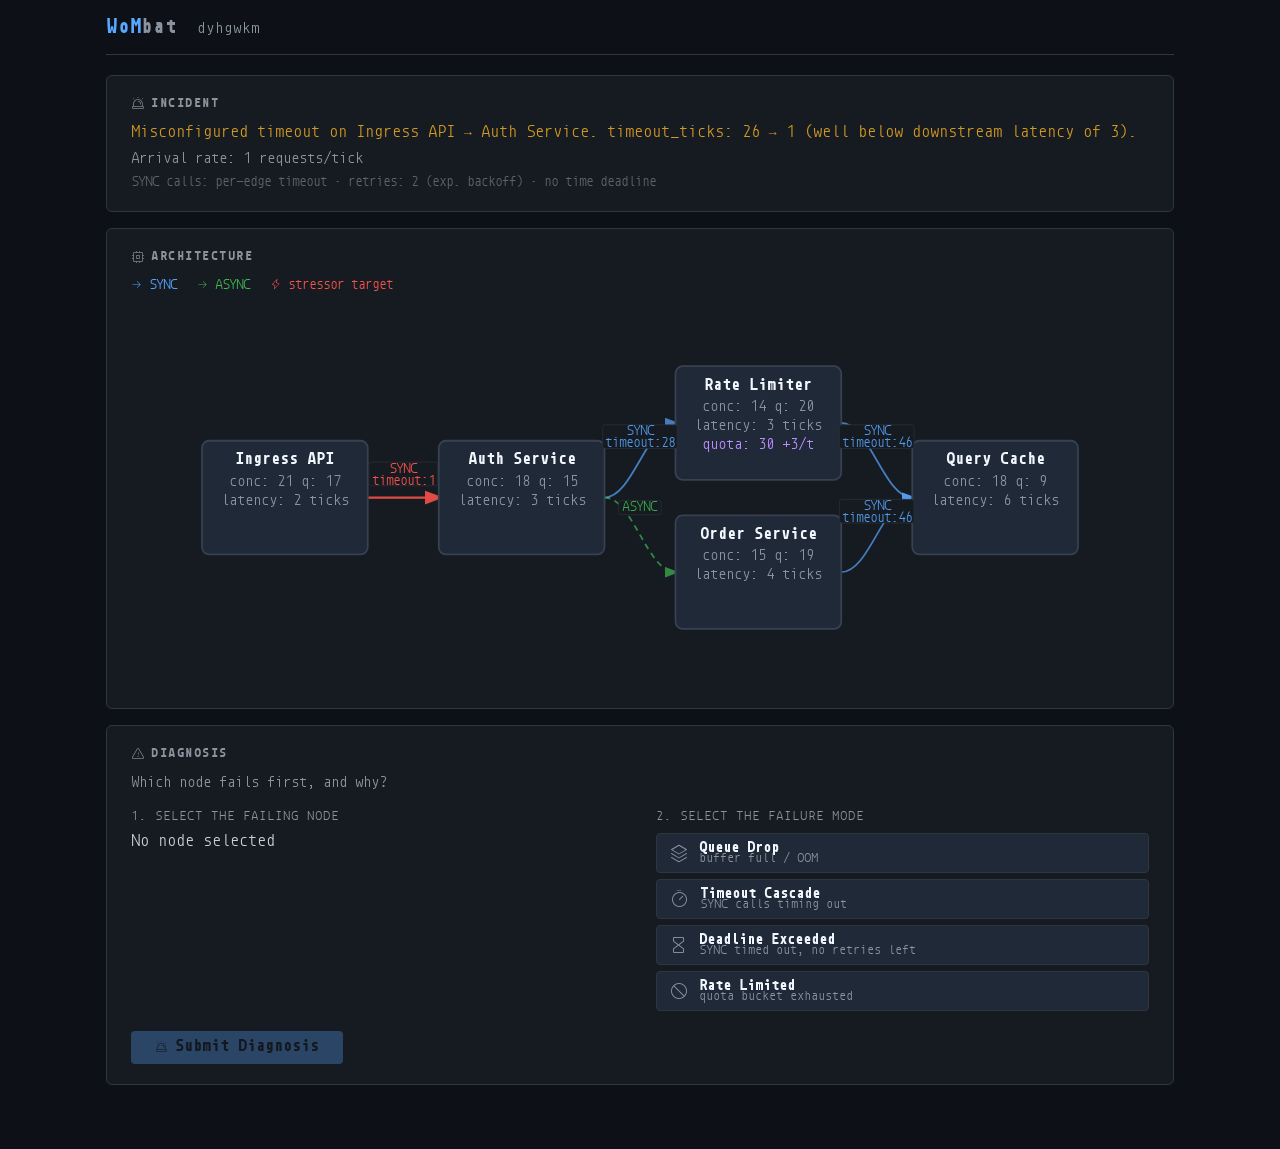
==== index.html @ 9a9364da "Random idea of the day" ====
<!DOCTYPE html>
<html lang="en">
<head>
  <meta charset="UTF-8" />
  <meta name="viewport" content="width=device-width, initial-scale=1" />
  <meta name="theme-color" content="#0d1117" />
  <title>WoMbat</title>
  <link rel="icon" href="favicon.ico" sizes="any" />
  <link rel="icon" type="image/png" href="icon.png" />
  <link rel="apple-touch-icon" href="icon.png" />
  <link rel="stylesheet" href="style.css" />
  <link rel="manifest" href="manifest.json" />
  <style>
    /* ── Monoid ─────────────────────────────────────────────────────────────── */
    @font-face {
      font-family: "Monoid";
      src: url("fonts/monoid-regular.woff2") format("woff2");
      font-weight: normal;
      font-style: normal;
    }
    @font-face {
      font-family: "Monoid";
      src: url("fonts/monoid-bold.woff2") format("woff2");
      font-weight: bold;
      font-style: normal;
    }
    @font-face {
      font-family: "Monoid";
      src: url("fonts/monoid-italic.woff2") format("woff2");
      font-weight: normal;
      font-style: italic;
    }

    /* ── Phosphor Light ─────────────────────────────────────────────────────── */
    @font-face {
      font-family: "Phosphor-Light";
      src: url("fonts/phosphor/Phosphor-Light.woff2") format("woff2");
      font-weight: normal;
      font-style: normal;
      font-display: block;
    }
    .ph-light {
      font-family: "Phosphor-Light" !important;
      speak: never;
      font-style: normal;
      font-weight: normal;
      font-variant: normal;
      text-transform: none;
      line-height: 1;
      -webkit-font-smoothing: antialiased;
      -moz-osx-font-smoothing: grayscale;
    }
    .ph-light.ph-arrow-right:before   { content: "\e06c"; }
    .ph-light.ph-chart-bar:before     { content: "\e150"; }
    .ph-light.ph-check-circle:before  { content: "\e184"; }
    .ph-light.ph-clock:before         { content: "\e19a"; }
    .ph-light.ph-cpu:before           { content: "\e610"; }
    .ph-light.ph-hourglass:before     { content: "\e2b2"; }
    .ph-light.ph-lightning:before     { content: "\e2de"; }
    .ph-light.ph-prohibit:before      { content: "\e3de"; }
    .ph-light.ph-shuffle:before       { content: "\e422"; }
    .ph-light.ph-siren:before         { content: "\e9b8"; }
    .ph-light.ph-stack:before         { content: "\e466"; }
    .ph-light.ph-timer:before         { content: "\e492"; }
    .ph-light.ph-warning:before       { content: "\e4e0"; }
    .ph-light.ph-x-circle:before      { content: "\e4f8"; }
  </style>
</head>
<body>

<div id="app">

  <header>
    <div class="header-inner">
      <h1><span class="brand-wom">WoM</span><span class="brand-bat">bat</span></h1>
      <a id="seed-display" class="seed-display"></a>
    </div>
  </header>

  <main>

    <!-- ── Incident panel ── -->
    <section class="panel" id="incident-panel">
      <h2 class="panel-title"><i class="ph-light ph-siren"></i> INCIDENT</h2>
      <p id="stressor-desc" class="stressor-text"></p>
      <p id="arrival-rate"  class="arrival-rate"></p>
      <p id="system-policy" class="system-policy"></p>
    </section>

    <!-- ── Graph panel ── -->
    <section class="panel" id="graph-panel">
      <h2 class="panel-title"><i class="ph-light ph-cpu"></i> ARCHITECTURE</h2>
      <div class="legend">
        <span class="legend-sync"><i class="ph-light ph-arrow-right"></i> SYNC</span>
        <span class="legend-async"><i class="ph-light ph-arrow-right"></i> ASYNC</span>
        <span class="legend-stress"><i class="ph-light ph-lightning"></i> stressor target</span>
      </div>
      <div id="graph-container"></div>
    </section>

    <!-- ── Quiz panel ── -->
    <section class="panel" id="quiz-panel">
      <h2 class="panel-title"><i class="ph-light ph-warning"></i> DIAGNOSIS</h2>
      <p class="quiz-prompt">Which node fails first, and why?</p>

      <div class="quiz-row">
        <div class="quiz-col">
          <label class="quiz-label">1. Select the failing node</label>
          <div id="selected-node-display" class="selected-node">— click a node —</div>
        </div>

        <div class="quiz-col">
          <label class="quiz-label">2. Select the failure mode</label>
          <div class="failure-btns">
            <button class="failure-btn" data-type="QUEUE_DROP">
              <i class="ph-light ph-stack btn-icon"></i>
              <span class="btn-text">
                <span class="btn-title">Queue Drop</span>
                <span class="btn-sub">buffer full / OOM</span>
              </span>
            </button>
            <button class="failure-btn" data-type="TIMEOUT_CASCADE">
              <i class="ph-light ph-timer btn-icon"></i>
              <span class="btn-text">
                <span class="btn-title">Timeout Cascade</span>
                <span class="btn-sub">SYNC calls timing out</span>
              </span>
            </button>
            <button class="failure-btn" data-type="DEADLINE_EXCEEDED">
              <i class="ph-light ph-hourglass btn-icon"></i>
              <span class="btn-text">
                <span class="btn-title">Deadline Exceeded</span>
                <span class="btn-sub">SYNC timed out, no retries left</span>
              </span>
            </button>
            <button class="failure-btn" data-type="RATE_LIMIT_DROP">
              <i class="ph-light ph-prohibit btn-icon"></i>
              <span class="btn-text">
                <span class="btn-title">Rate Limited</span>
                <span class="btn-sub">quota bucket exhausted</span>
              </span>
            </button>
          </div>
        </div>
      </div>

      <button id="submit-btn" class="submit-btn" disabled>
        <i class="ph-light ph-siren"></i> Submit Diagnosis
      </button>
    </section>

    <!-- ── Result panel ── -->
    <section class="panel" id="result-panel" hidden>
      <h2 class="panel-title"><i class="ph-light ph-chart-bar"></i> RESULT</h2>
      <p id="result-verdict" class="verdict"></p>
      <p id="result-explanation" class="explanation"></p>
      <pre id="result-peaks" class="peaks" hidden></pre>
      <button id="next-btn" class="next-btn">
        <i class="ph-light ph-shuffle"></i> Next Scenario
      </button>
    </section>

  </main>

</div>

<script src="js/simulator.js"></script>
<script src="js/generator.js"></script>
<script src="js/graph.js"></script>
<script src="js/main.js"></script>
</body>
</html>
---- style.css ----
/* ─── Variables ─────────────────────────────────────────────────────────────── */
:root {
  --bg:           #0d1117;
  --bg2:          #161b22;
  --bg3:          #1f2937;
  --border:       #30363d;
  --text:         #c9d1d9;
  --text-dim:     #8b949e;
  --text-bright:  #f0f6fc;
  --accent:       #58a6ff;
  --green:        #3fb950;
  --red:          #f85149;
  --orange:       #d29922;
  --purple:       #bc8cff;

  --sync-color:   #58a6ff;
  --async-color:  #3fb950;
  --stress-color: #f85149;
  --node-color:   #1f2937;
  --node-border:  #374151;
}

/* ─── Reset ─────────────────────────────────────────────────────────────────── */
*, *::before, *::after { box-sizing: border-box; margin: 0; padding: 0; }

body {
  background: var(--bg);
  color: var(--text);
  font-family: 'Monoid', 'JetBrains Mono', 'Fira Code', monospace;
  font-size: 13px;
  line-height: 1.6;
  min-height: 100vh;
}

/* ─── Layout ────────────────────────────────────────────────────────────────── */
#app {
  max-width: 1100px;
  margin: 0 auto;
  padding: 0 16px 48px;
}

header {
  border-bottom: 1px solid var(--border);
  padding: 16px 0 12px;
  margin-bottom: 20px;
}
.header-inner {
  display: flex;
  align-items: baseline;
  gap: 20px;
}
h1 {
  font-size: 16px;
  font-weight: 700;
  letter-spacing: 0.05em;
}
.brand-wom { color: var(--accent); }
.brand-bat { color: var(--text-dim); }
.seed-display {
  font-size: 12px;
  color: var(--text-dim);
  letter-spacing: 0.08em;
  cursor: default;
  user-select: all;
  text-decoration: none;
}
.seed-display:hover { color: var(--text); }

/* ─── Panels ────────────────────────────────────────────────────────────────── */
.panel {
  background: var(--bg2);
  border: 1px solid var(--border);
  border-radius: 6px;
  padding: 20px 24px;
  margin-bottom: 16px;
}
.panel-title {
  display: flex;
  align-items: center;
  gap: 6px;
  font-size: 10px;
  font-weight: 700;
  letter-spacing: 0.15em;
  color: var(--text-dim);
  margin-bottom: 12px;
  text-transform: uppercase;
}
.panel-title .ph-light {
  font-size: 14px;
  letter-spacing: 0;
}

/* ─── Incident panel ────────────────────────────────────────────────────────── */
.stressor-text {
  color: var(--orange);
  font-size: 13px;
  margin-bottom: 6px;
}
.arrival-rate {
  color: var(--text-dim);
  font-size: 12px;
}
.system-policy {
  color: var(--text-dim);
  font-size: 11px;
  opacity: 0.6;
  margin-top: 4px;
}

/* ─── Graph panel ───────────────────────────────────────────────────────────── */
.legend {
  display: flex;
  gap: 20px;
  font-size: 11px;
  color: var(--text-dim);
  margin-bottom: 12px;
}
.legend-sync   { color: var(--sync-color); }
.legend-async  { color: var(--async-color); }
.legend-stress { color: var(--stress-color); }

#graph-container {
  overflow-x: auto;
}
.graph-svg {
  display: block;
  max-width: 100%;
}

/* ─── SVG Node styles ───────────────────────────────────────────────────────── */
.node-rect {
  fill:   var(--node-color);
  stroke: var(--node-border);
  stroke-width: 1.5;
  transition: stroke 0.15s, stroke-width 0.15s;
}
.node:hover .node-rect {
  stroke: var(--accent);
  stroke-width: 2;
}
.node--stressed .node-rect {
  stroke: var(--stress-color);
  stroke-width: 2;
}
.node--selected .node-rect {
  stroke: var(--accent);
  stroke-width: 2.5;
  filter: drop-shadow(0 0 6px rgba(88,166,255,0.4));
}
.node--correct .node-rect {
  stroke: var(--green);
  stroke-width: 2.5;
  filter: drop-shadow(0 0 8px rgba(63,185,80,0.5));
}
.node--wrong .node-rect {
  stroke: var(--red);
  stroke-width: 2.5;
  opacity: 0.6;
}

.node-name {
  fill: var(--text-bright);
  font-size: 11px;
  font-weight: 700;
  font-family: inherit;
}
.node-stat {
  fill: var(--text-dim);
  font-size: 10px;
  font-family: inherit;
}
.node-quota {
  fill: var(--purple);
  font-size: 10px;
  font-family: inherit;
}
.node-stress-label {
  fill: var(--stress-color);
  font-size: 9px;
  font-weight: 700;
  font-family: inherit;
}

/* ─── SVG Edge styles ───────────────────────────────────────────────────────── */
.edge--sync {
  stroke: var(--sync-color);
  stroke-width: 1.5;
  opacity: 0.7;
}
.edge--async {
  stroke: var(--async-color);
  stroke-width: 1.5;
  stroke-dasharray: 5 4;
  opacity: 0.7;
}
.edge--stress {
  stroke: var(--stress-color);
  stroke-width: 2;
  opacity: 0.9;
}

.edge-label-bg {
  fill: var(--bg2);
  stroke: var(--border);
  stroke-width: 0.5;
}

.edge-label {
  font-size: 9px;
  font-family: inherit;
  fill: var(--text-dim);
}
.edge-label--sync   { fill: var(--sync-color);   opacity: 0.9; }
.edge-label--async  { fill: var(--async-color);  opacity: 0.9; }
.edge-label--stress { fill: var(--stress-color); opacity: 1;   }

/* ─── Quiz panel ────────────────────────────────────────────────────────────── */
.quiz-prompt {
  color: var(--text-dim);
  font-size: 12px;
  margin-bottom: 16px;
}
.quiz-row {
  display: flex;
  gap: 32px;
  flex-wrap: wrap;
  margin-bottom: 20px;
}
.quiz-col {
  flex: 1;
  min-width: 200px;
}
.quiz-label {
  display: block;
  font-size: 10px;
  color: var(--text-dim);
  letter-spacing: 0.1em;
  text-transform: uppercase;
  margin-bottom: 8px;
}

.selected-node {
  padding: 10px 14px;
  border: 1px solid var(--border);
  border-radius: 4px;
  color: var(--text-dim);
  min-height: 38px;
  background: var(--bg3);
  font-size: 12px;
}
.selected-node.has-selection {
  color: var(--accent);
  border-color: var(--accent);
}

.failure-btns {
  display: flex;
  flex-direction: column;
  gap: 6px;
}
.failure-btn {
  display: flex;
  flex-direction: row;
  align-items: center;
  gap: 10px;
  background: var(--bg3);
  border: 1px solid var(--border);
  border-radius: 4px;
  padding: 8px 12px;
  cursor: pointer;
  color: var(--text);
  font-family: inherit;
  text-align: left;
  transition: border-color 0.15s, background 0.15s;
}
.failure-btn:hover {
  border-color: var(--accent);
  background: #1a2233;
}
.failure-btn.active {
  border-color: var(--accent);
  background: #162032;
}
.btn-icon {
  font-size: 20px;
  color: var(--text-dim);
  flex-shrink: 0;
  transition: color 0.15s;
}
.failure-btn.active .btn-icon { color: var(--accent); }
.btn-text {
  display: flex;
  flex-direction: column;
}
.btn-title {
  font-size: 12px;
  font-weight: 700;
  color: var(--text-bright);
}
.failure-btn.active .btn-title { color: var(--accent); }
.btn-sub {
  font-size: 10px;
  color: var(--text-dim);
}

.submit-btn {
  display: inline-flex;
  align-items: center;
  gap: 7px;
  background: var(--accent);
  color: #0d1117;
  border: none;
  border-radius: 4px;
  padding: 10px 24px;
  font-family: inherit;
  font-size: 13px;
  font-weight: 700;
  cursor: pointer;
  transition: opacity 0.15s;
}
.submit-btn:disabled {
  opacity: 0.3;
  cursor: not-allowed;
}
.submit-btn:not(:disabled):hover { opacity: 0.85; }

/* ─── Result panel ──────────────────────────────────────────────────────────── */
.verdict {
  display: flex;
  align-items: center;
  gap: 8px;
  font-size: 14px;
  font-weight: 700;
  margin-bottom: 12px;
}
.verdict .ph-light {
  font-size: 20px;
  flex-shrink: 0;
}
.verdict--correct { color: var(--green); }
.verdict--partial { color: var(--orange); }
.verdict--wrong   { color: var(--red); }
.verdict--stable  { color: var(--text-dim); }

.explanation {
  color: var(--text-dim);
  font-size: 12px;
  margin-bottom: 16px;
  line-height: 1.7;
  max-width: 72ch;
}

.peaks {
  background: var(--bg);
  border: 1px solid var(--border);
  border-radius: 4px;
  padding: 12px 16px;
  font-size: 11px;
  color: var(--text-dim);
  margin-bottom: 16px;
  overflow-x: auto;
  white-space: pre;
}

.next-btn {
  display: inline-flex;
  align-items: center;
  gap: 7px;
  background: transparent;
  border: 1px solid var(--border);
  border-radius: 4px;
  padding: 8px 20px;
  color: var(--text);
  font-family: inherit;
  font-size: 12px;
  cursor: pointer;
  transition: border-color 0.15s, color 0.15s;
}
.next-btn:hover {
  border-color: var(--accent);
  color: var(--accent);
}

/* ─── Responsive ────────────────────────────────────────────────────────────── */
@media (max-width: 640px) {
  .quiz-row { flex-direction: column; }
  .panel    { padding: 14px 16px; }
}
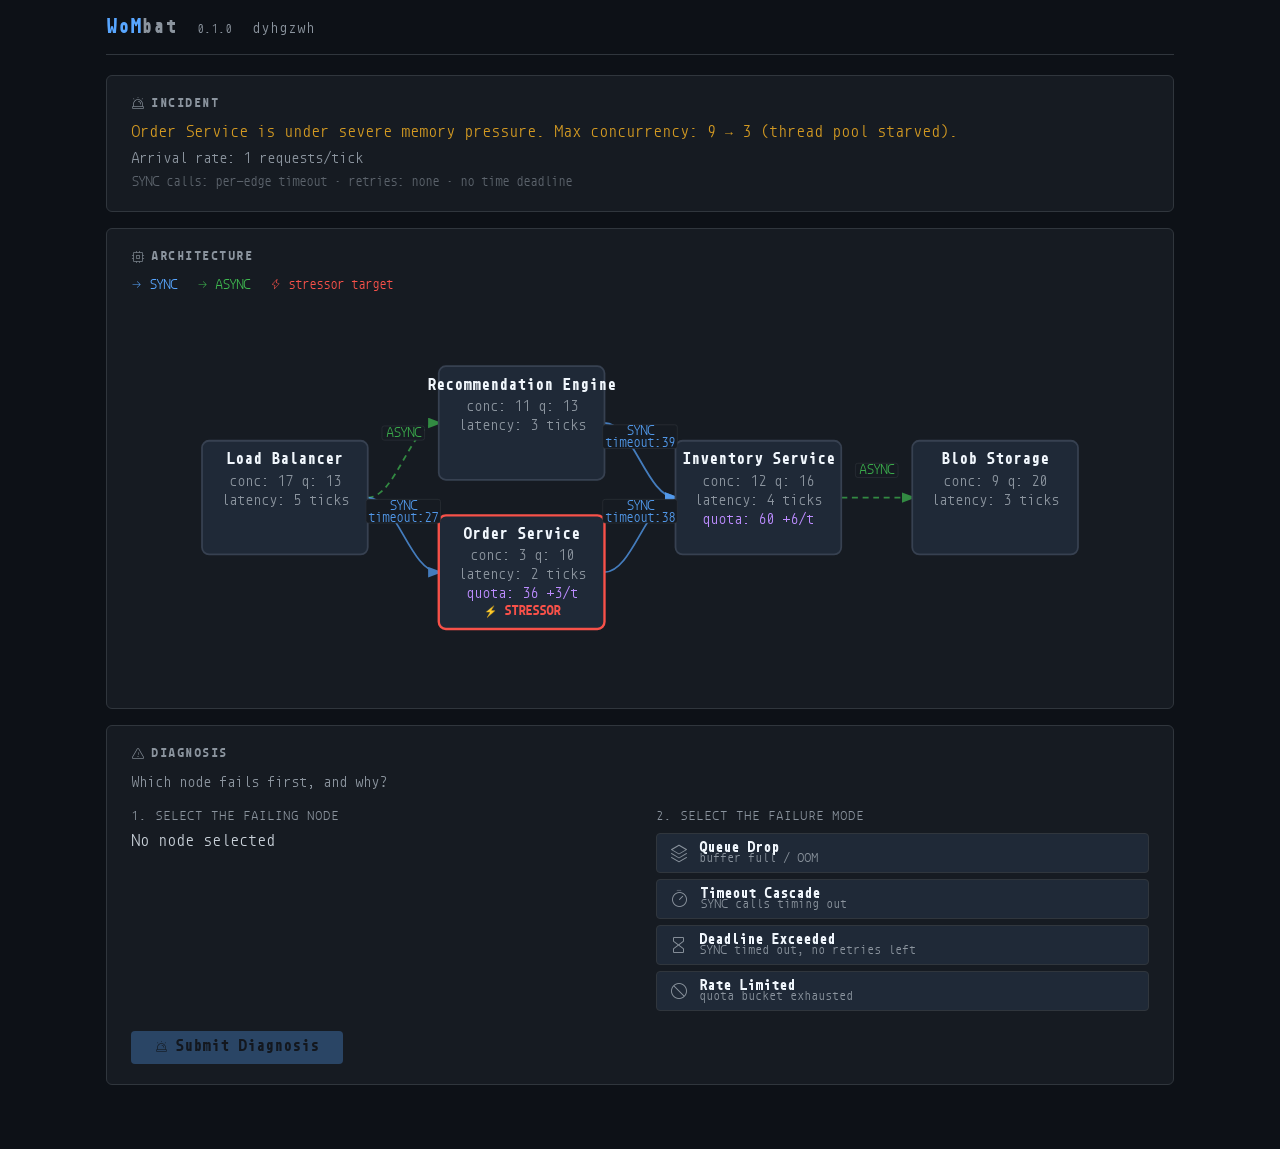
==== commit d9a5795c: "Random idea of the day" ====
--- a/index.html
+++ b/index.html
@@ -1,172 +1,214 @@
-<!DOCTYPE html>
+<!doctype html>
 <html lang="en">
-<head>
-  <meta charset="UTF-8" />
-  <meta name="viewport" content="width=device-width, initial-scale=1" />
-  <meta name="theme-color" content="#0d1117" />
-  <title>WoMbat</title>
-  <link rel="icon" href="favicon.ico" sizes="any" />
-  <link rel="icon" type="image/png" href="icon.png" />
-  <link rel="apple-touch-icon" href="icon.png" />
-  <link rel="stylesheet" href="style.css" />
-  <link rel="manifest" href="manifest.json" />
-  <style>
-    /* ── Monoid ─────────────────────────────────────────────────────────────── */
-    @font-face {
-      font-family: "Monoid";
-      src: url("fonts/monoid-regular.woff2") format("woff2");
-      font-weight: normal;
-      font-style: normal;
-    }
-    @font-face {
-      font-family: "Monoid";
-      src: url("fonts/monoid-bold.woff2") format("woff2");
-      font-weight: bold;
-      font-style: normal;
-    }
-    @font-face {
-      font-family: "Monoid";
-      src: url("fonts/monoid-italic.woff2") format("woff2");
-      font-weight: normal;
-      font-style: italic;
-    }
-
-    /* ── Phosphor Light ─────────────────────────────────────────────────────── */
-    @font-face {
-      font-family: "Phosphor-Light";
-      src: url("fonts/phosphor/Phosphor-Light.woff2") format("woff2");
-      font-weight: normal;
-      font-style: normal;
-      font-display: block;
-    }
-    .ph-light {
-      font-family: "Phosphor-Light" !important;
-      speak: never;
-      font-style: normal;
-      font-weight: normal;
-      font-variant: normal;
-      text-transform: none;
-      line-height: 1;
-      -webkit-font-smoothing: antialiased;
-      -moz-osx-font-smoothing: grayscale;
-    }
-    .ph-light.ph-arrow-right:before   { content: "\e06c"; }
-    .ph-light.ph-chart-bar:before     { content: "\e150"; }
-    .ph-light.ph-check-circle:before  { content: "\e184"; }
-    .ph-light.ph-clock:before         { content: "\e19a"; }
-    .ph-light.ph-cpu:before           { content: "\e610"; }
-    .ph-light.ph-hourglass:before     { content: "\e2b2"; }
-    .ph-light.ph-lightning:before     { content: "\e2de"; }
-    .ph-light.ph-prohibit:before      { content: "\e3de"; }
-    .ph-light.ph-shuffle:before       { content: "\e422"; }
-    .ph-light.ph-siren:before         { content: "\e9b8"; }
-    .ph-light.ph-stack:before         { content: "\e466"; }
-    .ph-light.ph-timer:before         { content: "\e492"; }
-    .ph-light.ph-warning:before       { content: "\e4e0"; }
-    .ph-light.ph-x-circle:before      { content: "\e4f8"; }
-  </style>
-</head>
-<body>
-
-<div id="app">
-
-  <header>
-    <div class="header-inner">
-      <h1><span class="brand-wom">WoM</span><span class="brand-bat">bat</span></h1>
-      <a id="seed-display" class="seed-display"></a>
+  <head>
+    <meta charset="UTF-8" />
+    <meta name="viewport" content="width=device-width, initial-scale=1" />
+    <meta name="theme-color" content="#0d1117" />
+    <title>WoMbat</title>
+    <link rel="icon" href="favicon.ico" sizes="any" />
+    <link rel="icon" type="image/png" href="icon.png" />
+    <link rel="apple-touch-icon" href="icon.png" />
+    <link rel="stylesheet" href="style.css" />
+    <link rel="manifest" href="manifest.json" />
+    <style>
+      /* ── Monoid ─────────────────────────────────────────────────────────────── */
+      @font-face {
+        font-family: "Monoid";
+        src: url("fonts/monoid-regular.woff2") format("woff2");
+        font-weight: normal;
+        font-style: normal;
+      }
+      @font-face {
+        font-family: "Monoid";
+        src: url("fonts/monoid-bold.woff2") format("woff2");
+        font-weight: bold;
+        font-style: normal;
+      }
+      @font-face {
+        font-family: "Monoid";
+        src: url("fonts/monoid-italic.woff2") format("woff2");
+        font-weight: normal;
+        font-style: italic;
+      }
+
+      /* ── Phosphor Light ─────────────────────────────────────────────────────── */
+      @font-face {
+        font-family: "Phosphor-Light";
+        src: url("fonts/phosphor/Phosphor-Light.woff2") format("woff2");
+        font-weight: normal;
+        font-style: normal;
+        font-display: block;
+      }
+      .ph-light {
+        font-family: "Phosphor-Light" !important;
+        speak: never;
+        font-style: normal;
+        font-weight: normal;
+        font-variant: normal;
+        text-transform: none;
+        line-height: 1;
+        -webkit-font-smoothing: antialiased;
+        -moz-osx-font-smoothing: grayscale;
+      }
+      .ph-light.ph-arrow-right:before {
+        content: "\e06c";
+      }
+      .ph-light.ph-chart-bar:before {
+        content: "\e150";
+      }
+      .ph-light.ph-check-circle:before {
+        content: "\e184";
+      }
+      .ph-light.ph-clock:before {
+        content: "\e19a";
+      }
+      .ph-light.ph-cpu:before {
+        content: "\e610";
+      }
+      .ph-light.ph-hourglass:before {
+        content: "\e2b2";
+      }
+      .ph-light.ph-lightning:before {
+        content: "\e2de";
+      }
+      .ph-light.ph-prohibit:before {
+        content: "\e3de";
+      }
+      .ph-light.ph-shuffle:before {
+        content: "\e422";
+      }
+      .ph-light.ph-siren:before {
+        content: "\e9b8";
+      }
+      .ph-light.ph-stack:before {
+        content: "\e466";
+      }
+      .ph-light.ph-timer:before {
+        content: "\e492";
+      }
+      .ph-light.ph-warning:before {
+        content: "\e4e0";
+      }
+      .ph-light.ph-x-circle:before {
+        content: "\e4f8";
+      }
+    </style>
+  </head>
+  <body>
+    <div id="app">
+      <header>
+        <div class="header-inner">
+          <h1>
+            <span class="brand-wom">WoM</span><span class="brand-bat">bat</span>
+          </h1>
+          <span id="version-display" class="version-display"></span>
+          <a id="seed-display" class="seed-display"></a>
+        </div>
+      </header>
+
+      <main>
+        <!-- ── Incident panel ── -->
+        <section class="panel" id="incident-panel">
+          <h2 class="panel-title">
+            <i class="ph-light ph-siren"></i> INCIDENT
+          </h2>
+          <p id="stressor-desc" class="stressor-text"></p>
+          <p id="arrival-rate" class="arrival-rate"></p>
+          <p id="system-policy" class="system-policy"></p>
+        </section>
+
+        <!-- ── Graph panel ── -->
+        <section class="panel" id="graph-panel">
+          <h2 class="panel-title">
+            <i class="ph-light ph-cpu"></i> ARCHITECTURE
+          </h2>
+          <div class="legend">
+            <span class="legend-sync"
+              ><i class="ph-light ph-arrow-right"></i> SYNC</span
+            >
+            <span class="legend-async"
+              ><i class="ph-light ph-arrow-right"></i> ASYNC</span
+            >
+            <span class="legend-stress"
+              ><i class="ph-light ph-lightning"></i> stressor target</span
+            >
+          </div>
+          <div id="graph-container"></div>
+        </section>
+
+        <!-- ── Quiz panel ── -->
+        <section class="panel" id="quiz-panel">
+          <h2 class="panel-title">
+            <i class="ph-light ph-warning"></i> DIAGNOSIS
+          </h2>
+          <p class="quiz-prompt">Which node fails first, and why?</p>
+
+          <div class="quiz-row">
+            <div class="quiz-col">
+              <label class="quiz-label">1. Select the failing node</label>
+              <div id="selected-node-display" class="selected-node">
+                — click a node —
+              </div>
+            </div>
+
+            <div class="quiz-col">
+              <label class="quiz-label">2. Select the failure mode</label>
+              <div class="failure-btns">
+                <button class="failure-btn" data-type="QUEUE_DROP">
+                  <i class="ph-light ph-stack btn-icon"></i>
+                  <span class="btn-text">
+                    <span class="btn-title">Queue Drop</span>
+                    <span class="btn-sub">buffer full / OOM</span>
+                  </span>
+                </button>
+                <button class="failure-btn" data-type="TIMEOUT_CASCADE">
+                  <i class="ph-light ph-timer btn-icon"></i>
+                  <span class="btn-text">
+                    <span class="btn-title">Timeout Cascade</span>
+                    <span class="btn-sub">SYNC calls timing out</span>
+                  </span>
+                </button>
+                <button class="failure-btn" data-type="DEADLINE_EXCEEDED">
+                  <i class="ph-light ph-hourglass btn-icon"></i>
+                  <span class="btn-text">
+                    <span class="btn-title">Deadline Exceeded</span>
+                    <span class="btn-sub">SYNC timed out, no retries left</span>
+                  </span>
+                </button>
+                <button class="failure-btn" data-type="RATE_LIMIT_DROP">
+                  <i class="ph-light ph-prohibit btn-icon"></i>
+                  <span class="btn-text">
+                    <span class="btn-title">Rate Limited</span>
+                    <span class="btn-sub">quota bucket exhausted</span>
+                  </span>
+                </button>
+              </div>
+            </div>
+          </div>
+
+          <button id="submit-btn" class="submit-btn" disabled>
+            <i class="ph-light ph-siren"></i> Submit Diagnosis
+          </button>
+        </section>
+
+        <!-- ── Result panel ── -->
+        <section class="panel" id="result-panel" hidden>
+          <h2 class="panel-title">
+            <i class="ph-light ph-chart-bar"></i> RESULT
+          </h2>
+          <p id="result-verdict" class="verdict"></p>
+          <p id="result-explanation" class="explanation"></p>
+          <pre id="result-peaks" class="peaks" hidden></pre>
+          <button id="next-btn" class="next-btn">
+            <i class="ph-light ph-shuffle"></i> Next Scenario
+          </button>
+        </section>
+      </main>
     </div>
-  </header>
-
-  <main>
-
-    <!-- ── Incident panel ── -->
-    <section class="panel" id="incident-panel">
-      <h2 class="panel-title"><i class="ph-light ph-siren"></i> INCIDENT</h2>
-      <p id="stressor-desc" class="stressor-text"></p>
-      <p id="arrival-rate"  class="arrival-rate"></p>
-      <p id="system-policy" class="system-policy"></p>
-    </section>
-
-    <!-- ── Graph panel ── -->
-    <section class="panel" id="graph-panel">
-      <h2 class="panel-title"><i class="ph-light ph-cpu"></i> ARCHITECTURE</h2>
-      <div class="legend">
-        <span class="legend-sync"><i class="ph-light ph-arrow-right"></i> SYNC</span>
-        <span class="legend-async"><i class="ph-light ph-arrow-right"></i> ASYNC</span>
-        <span class="legend-stress"><i class="ph-light ph-lightning"></i> stressor target</span>
-      </div>
-      <div id="graph-container"></div>
-    </section>
-
-    <!-- ── Quiz panel ── -->
-    <section class="panel" id="quiz-panel">
-      <h2 class="panel-title"><i class="ph-light ph-warning"></i> DIAGNOSIS</h2>
-      <p class="quiz-prompt">Which node fails first, and why?</p>
-
-      <div class="quiz-row">
-        <div class="quiz-col">
-          <label class="quiz-label">1. Select the failing node</label>
-          <div id="selected-node-display" class="selected-node">— click a node —</div>
-        </div>
-
-        <div class="quiz-col">
-          <label class="quiz-label">2. Select the failure mode</label>
-          <div class="failure-btns">
-            <button class="failure-btn" data-type="QUEUE_DROP">
-              <i class="ph-light ph-stack btn-icon"></i>
-              <span class="btn-text">
-                <span class="btn-title">Queue Drop</span>
-                <span class="btn-sub">buffer full / OOM</span>
-              </span>
-            </button>
-            <button class="failure-btn" data-type="TIMEOUT_CASCADE">
-              <i class="ph-light ph-timer btn-icon"></i>
-              <span class="btn-text">
-                <span class="btn-title">Timeout Cascade</span>
-                <span class="btn-sub">SYNC calls timing out</span>
-              </span>
-            </button>
-            <button class="failure-btn" data-type="DEADLINE_EXCEEDED">
-              <i class="ph-light ph-hourglass btn-icon"></i>
-              <span class="btn-text">
-                <span class="btn-title">Deadline Exceeded</span>
-                <span class="btn-sub">SYNC timed out, no retries left</span>
-              </span>
-            </button>
-            <button class="failure-btn" data-type="RATE_LIMIT_DROP">
-              <i class="ph-light ph-prohibit btn-icon"></i>
-              <span class="btn-text">
-                <span class="btn-title">Rate Limited</span>
-                <span class="btn-sub">quota bucket exhausted</span>
-              </span>
-            </button>
-          </div>
-        </div>
-      </div>
-
-      <button id="submit-btn" class="submit-btn" disabled>
-        <i class="ph-light ph-siren"></i> Submit Diagnosis
-      </button>
-    </section>
-
-    <!-- ── Result panel ── -->
-    <section class="panel" id="result-panel" hidden>
-      <h2 class="panel-title"><i class="ph-light ph-chart-bar"></i> RESULT</h2>
-      <p id="result-verdict" class="verdict"></p>
-      <p id="result-explanation" class="explanation"></p>
-      <pre id="result-peaks" class="peaks" hidden></pre>
-      <button id="next-btn" class="next-btn">
-        <i class="ph-light ph-shuffle"></i> Next Scenario
-      </button>
-    </section>
-
-  </main>
-
-</div>
-
-<script src="js/simulator.js"></script>
-<script src="js/generator.js"></script>
-<script src="js/graph.js"></script>
-<script src="js/main.js"></script>
-</body>
+
+    <script src="js/simulator.js"></script>
+    <script src="js/generator.js"></script>
+    <script src="js/graph.js"></script>
+    <script src="js/main.js"></script>
+  </body>
 </html>
--- a/style.css
+++ b/style.css
@@ -1,32 +1,38 @@
 /* ─── Variables ─────────────────────────────────────────────────────────────── */
 :root {
-  --bg:           #0d1117;
-  --bg2:          #161b22;
-  --bg3:          #1f2937;
-  --border:       #30363d;
-  --text:         #c9d1d9;
-  --text-dim:     #8b949e;
-  --text-bright:  #f0f6fc;
-  --accent:       #58a6ff;
-  --green:        #3fb950;
-  --red:          #f85149;
-  --orange:       #d29922;
-  --purple:       #bc8cff;
-
-  --sync-color:   #58a6ff;
-  --async-color:  #3fb950;
+  --bg: #0d1117;
+  --bg2: #161b22;
+  --bg3: #1f2937;
+  --border: #30363d;
+  --text: #c9d1d9;
+  --text-dim: #8b949e;
+  --text-bright: #f0f6fc;
+  --accent: #58a6ff;
+  --green: #3fb950;
+  --red: #f85149;
+  --orange: #d29922;
+  --purple: #bc8cff;
+
+  --sync-color: #58a6ff;
+  --async-color: #3fb950;
   --stress-color: #f85149;
-  --node-color:   #1f2937;
-  --node-border:  #374151;
+  --node-color: #1f2937;
+  --node-border: #374151;
 }
 
 /* ─── Reset ─────────────────────────────────────────────────────────────────── */
-*, *::before, *::after { box-sizing: border-box; margin: 0; padding: 0; }
+*,
+*::before,
+*::after {
+  box-sizing: border-box;
+  margin: 0;
+  padding: 0;
+}
 
 body {
   background: var(--bg);
   color: var(--text);
-  font-family: 'Monoid', 'JetBrains Mono', 'Fira Code', monospace;
+  font-family: "Monoid", "JetBrains Mono", "Fira Code", monospace;
   font-size: 13px;
   line-height: 1.6;
   min-height: 100vh;
@@ -54,8 +60,16 @@
   font-weight: 700;
   letter-spacing: 0.05em;
 }
-.brand-wom { color: var(--accent); }
-.brand-bat { color: var(--text-dim); }
+.brand-wom {
+  color: var(--accent);
+}
+.brand-bat {
+  color: var(--text-dim);
+}
+.version-display {
+  font-size: 10px;
+  color: var(--text-dim);
+}
 .seed-display {
   font-size: 12px;
   color: var(--text-dim);
@@ -64,7 +78,9 @@
   user-select: all;
   text-decoration: none;
 }
-.seed-display:hover { color: var(--text); }
+.seed-display:hover {
+  color: var(--text);
+}
 
 /* ─── Panels ────────────────────────────────────────────────────────────────── */
 .panel {
@@ -115,9 +131,15 @@
   color: var(--text-dim);
   margin-bottom: 12px;
 }
-.legend-sync   { color: var(--sync-color); }
-.legend-async  { color: var(--async-color); }
-.legend-stress { color: var(--stress-color); }
+.legend-sync {
+  color: var(--sync-color);
+}
+.legend-async {
+  color: var(--async-color);
+}
+.legend-stress {
+  color: var(--stress-color);
+}
 
 #graph-container {
   overflow-x: auto;
@@ -129,10 +151,12 @@
 
 /* ─── SVG Node styles ───────────────────────────────────────────────────────── */
 .node-rect {
-  fill:   var(--node-color);
+  fill: var(--node-color);
   stroke: var(--node-border);
   stroke-width: 1.5;
-  transition: stroke 0.15s, stroke-width 0.15s;
+  transition:
+    stroke 0.15s,
+    stroke-width 0.15s;
 }
 .node:hover .node-rect {
   stroke: var(--accent);
@@ -145,12 +169,12 @@
 .node--selected .node-rect {
   stroke: var(--accent);
   stroke-width: 2.5;
-  filter: drop-shadow(0 0 6px rgba(88,166,255,0.4));
+  filter: drop-shadow(0 0 6px rgba(88, 166, 255, 0.4));
 }
 .node--correct .node-rect {
   stroke: var(--green);
   stroke-width: 2.5;
-  filter: drop-shadow(0 0 8px rgba(63,185,80,0.5));
+  filter: drop-shadow(0 0 8px rgba(63, 185, 80, 0.5));
 }
 .node--wrong .node-rect {
   stroke: var(--red);
@@ -210,9 +234,18 @@
   font-family: inherit;
   fill: var(--text-dim);
 }
-.edge-label--sync   { fill: var(--sync-color);   opacity: 0.9; }
-.edge-label--async  { fill: var(--async-color);  opacity: 0.9; }
-.edge-label--stress { fill: var(--stress-color); opacity: 1;   }
+.edge-label--sync {
+  fill: var(--sync-color);
+  opacity: 0.9;
+}
+.edge-label--async {
+  fill: var(--async-color);
+  opacity: 0.9;
+}
+.edge-label--stress {
+  fill: var(--stress-color);
+  opacity: 1;
+}
 
 /* ─── Quiz panel ────────────────────────────────────────────────────────────── */
 .quiz-prompt {
@@ -271,7 +304,9 @@
   color: var(--text);
   font-family: inherit;
   text-align: left;
-  transition: border-color 0.15s, background 0.15s;
+  transition:
+    border-color 0.15s,
+    background 0.15s;
 }
 .failure-btn:hover {
   border-color: var(--accent);
@@ -287,7 +322,9 @@
   flex-shrink: 0;
   transition: color 0.15s;
 }
-.failure-btn.active .btn-icon { color: var(--accent); }
+.failure-btn.active .btn-icon {
+  color: var(--accent);
+}
 .btn-text {
   display: flex;
   flex-direction: column;
@@ -297,7 +334,9 @@
   font-weight: 700;
   color: var(--text-bright);
 }
-.failure-btn.active .btn-title { color: var(--accent); }
+.failure-btn.active .btn-title {
+  color: var(--accent);
+}
 .btn-sub {
   font-size: 10px;
   color: var(--text-dim);
@@ -322,7 +361,9 @@
   opacity: 0.3;
   cursor: not-allowed;
 }
-.submit-btn:not(:disabled):hover { opacity: 0.85; }
+.submit-btn:not(:disabled):hover {
+  opacity: 0.85;
+}
 
 /* ─── Result panel ──────────────────────────────────────────────────────────── */
 .verdict {
@@ -337,10 +378,18 @@
   font-size: 20px;
   flex-shrink: 0;
 }
-.verdict--correct { color: var(--green); }
-.verdict--partial { color: var(--orange); }
-.verdict--wrong   { color: var(--red); }
-.verdict--stable  { color: var(--text-dim); }
+.verdict--correct {
+  color: var(--green);
+}
+.verdict--partial {
+  color: var(--orange);
+}
+.verdict--wrong {
+  color: var(--red);
+}
+.verdict--stable {
+  color: var(--text-dim);
+}
 
 .explanation {
   color: var(--text-dim);
@@ -374,7 +423,9 @@
   font-family: inherit;
   font-size: 12px;
   cursor: pointer;
-  transition: border-color 0.15s, color 0.15s;
+  transition:
+    border-color 0.15s,
+    color 0.15s;
 }
 .next-btn:hover {
   border-color: var(--accent);
@@ -383,6 +434,10 @@
 
 /* ─── Responsive ────────────────────────────────────────────────────────────── */
 @media (max-width: 640px) {
-  .quiz-row { flex-direction: column; }
-  .panel    { padding: 14px 16px; }
-}
+  .quiz-row {
+    flex-direction: column;
+  }
+  .panel {
+    padding: 14px 16px;
+  }
+}
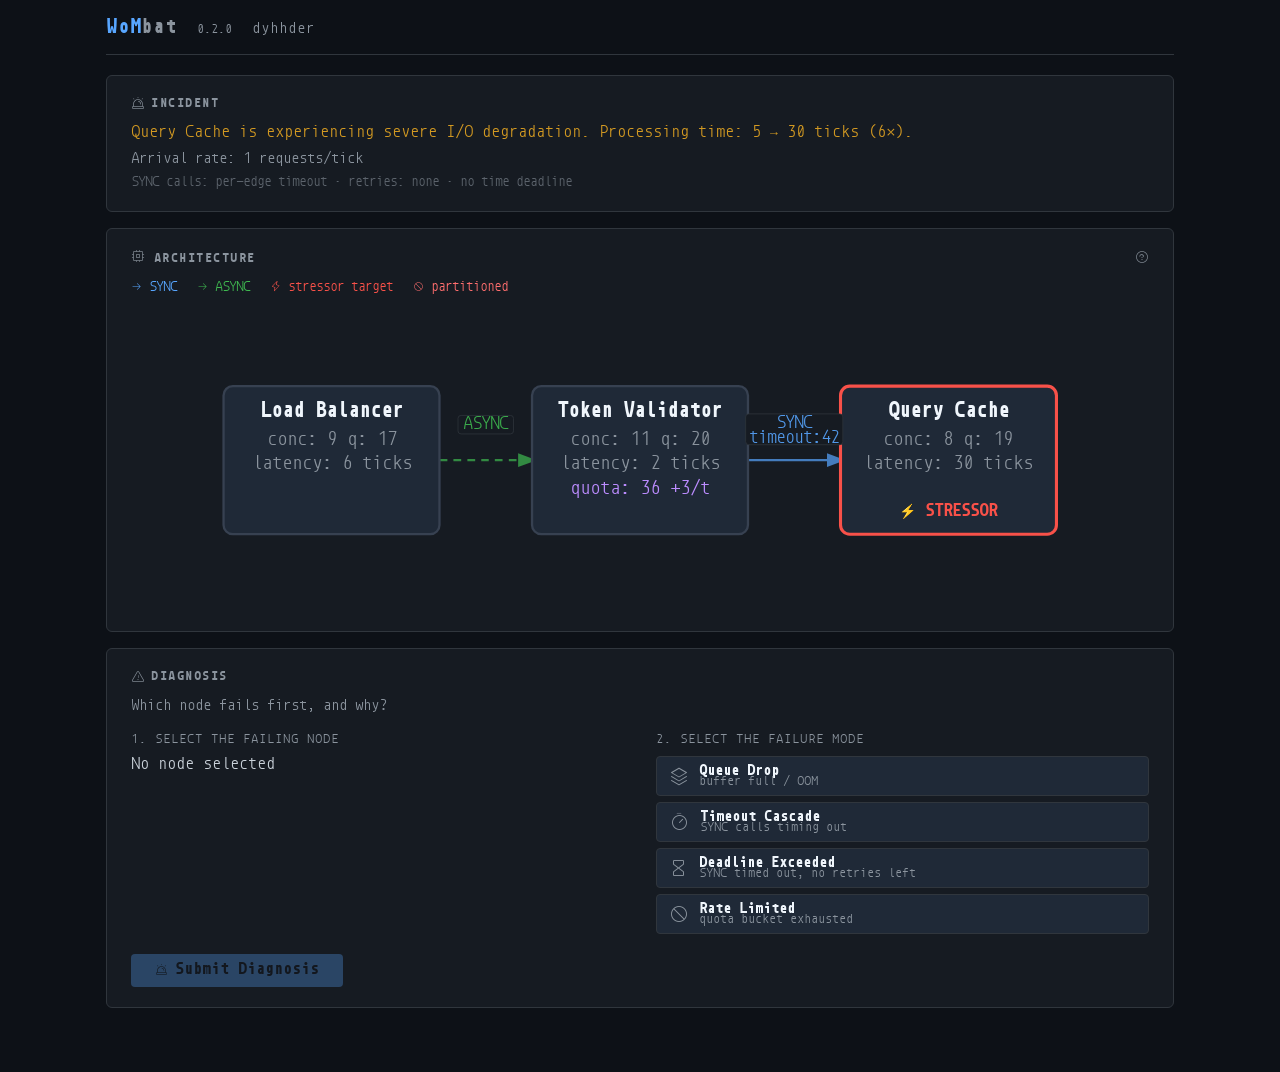
==== commit 1445346a: "partition" ====
--- a/index.html
+++ b/index.html
@@ -92,6 +92,9 @@
       .ph-light.ph-x-circle:before {
         content: "\e4f8";
       }
+      .ph-light.ph-question:before {
+        content: "\e3e8";
+      }
     </style>
   </head>
   <body>
@@ -120,7 +123,10 @@
         <!-- ── Graph panel ── -->
         <section class="panel" id="graph-panel">
           <h2 class="panel-title">
-            <i class="ph-light ph-cpu"></i> ARCHITECTURE
+            <span><i class="ph-light ph-cpu"></i> ARCHITECTURE</span>
+            <button class="help-btn" id="help-btn" aria-label="How to read this diagram">
+              <i class="ph-light ph-question"></i>
+            </button>
           </h2>
           <div class="legend">
             <span class="legend-sync"
@@ -131,6 +137,9 @@
             >
             <span class="legend-stress"
               ><i class="ph-light ph-lightning"></i> stressor target</span
+            >
+            <span class="legend-partition"
+              ><i class="ph-light ph-prohibit"></i> partitioned</span
             >
           </div>
           <div id="graph-container"></div>
@@ -204,6 +213,59 @@
           </button>
         </section>
       </main>
+
+      <!-- ── Diagram help modal ── -->
+      <div class="modal-overlay" id="help-overlay">
+        <div class="modal" role="dialog" aria-label="Diagram guide">
+          <div class="modal-header">
+            <span class="modal-title">HOW TO READ THE DIAGRAM</span>
+            <button class="modal-close" id="help-close" aria-label="Close">
+              <i class="ph-light ph-x-circle"></i>
+            </button>
+          </div>
+          <div class="modal-body">
+
+            <section class="modal-section">
+              <h3 class="modal-section-title">NODE STATS</h3>
+              <dl class="modal-dl">
+                <dt>conc: N</dt>
+                <dd>Concurrency slots — how many requests this node can handle simultaneously. When all slots are busy, new arrivals queue up.</dd>
+                <dt>q: N</dt>
+                <dd>Queue limit — how many requests wait while all slots are occupied. Once full, further arrivals are dropped immediately → <strong>Queue Drop</strong>.</dd>
+                <dt>latency: N ticks</dt>
+                <dd>How long each request spends processing inside this node before being forwarded downstream.</dd>
+                <dt>quota: N +R/t</dt>
+                <dd>Token bucket rate limit. Holds at most N tokens, refills R per tick. An empty bucket means instant rejection → <strong>Rate Limited</strong>.</dd>
+              </dl>
+            </section>
+
+            <section class="modal-section">
+              <h3 class="modal-section-title">EDGES</h3>
+              <dl class="modal-dl">
+                <dt>SYNC</dt>
+                <dd>The caller holds its concurrency slot until the downstream responds. A slow or unreachable downstream directly starves the caller's capacity.</dd>
+                <dt>ASYNC</dt>
+                <dd>The caller releases its slot immediately after forwarding. Downstream slowness doesn't back up the caller.</dd>
+                <dt>timeout: N</dt>
+                <dd>How long a SYNC caller waits before declaring the call failed and releasing its slot.</dd>
+                <dt>PARTITIONED</dt>
+                <dd>The link silently drops all packets. The caller can't tell this from an infinitely slow response — it waits the full timeout on every call.</dd>
+              </dl>
+            </section>
+
+            <section class="modal-section">
+              <h3 class="modal-section-title">SYSTEM POLICY</h3>
+              <dl class="modal-dl">
+                <dt>retries: N (exp. backoff)</dt>
+                <dd>On SYNC timeout the caller retries, doubling the wait each time (T → 2T → 4T…). The slot is held throughout. Budget exhausted → <strong>Deadline Exceeded</strong>.</dd>
+                <dt>retries: none</dt>
+                <dd>A SYNC timeout simply releases the slot. The system limps along at reduced throughput until a queue fills → <strong>Queue Drop</strong>.</dd>
+              </dl>
+            </section>
+
+          </div>
+        </div>
+      </div>
     </div>
 
     <script src="js/simulator.js"></script>
--- a/style.css
+++ b/style.css
@@ -16,6 +16,7 @@
   --sync-color: #58a6ff;
   --async-color: #3fb950;
   --stress-color: #f85149;
+  --partition-color: #ff6e6e;
   --node-color: #1f2937;
   --node-border: #374151;
 }
@@ -123,6 +124,108 @@
   margin-top: 4px;
 }
 
+/* ─── Help button (graph panel title) ──────────────────────────────────────── */
+.help-btn {
+  background: none;
+  border: none;
+  color: var(--text-dim);
+  cursor: pointer;
+  font-size: 16px;
+  padding: 0;
+  line-height: 1;
+  margin-left: auto;
+  transition: color 0.15s;
+}
+.help-btn:hover {
+  color: var(--accent);
+}
+
+/* ─── Help modal ────────────────────────────────────────────────────────────── */
+.modal-overlay {
+  display: none;
+  position: fixed;
+  inset: 0;
+  background: rgba(0, 0, 0, 0.6);
+  align-items: center;
+  justify-content: center;
+  z-index: 100;
+}
+.modal-overlay.is-open {
+  display: flex;
+}
+.modal {
+  background: var(--bg2);
+  border: 1px solid var(--border);
+  border-radius: 8px;
+  max-width: 520px;
+  width: calc(100% - 32px);
+  max-height: 80vh;
+  overflow-y: auto;
+}
+.modal-header {
+  display: flex;
+  align-items: center;
+  justify-content: space-between;
+  padding: 16px 20px 12px;
+  border-bottom: 1px solid var(--border);
+  position: sticky;
+  top: 0;
+  background: var(--bg2);
+}
+.modal-title {
+  font-size: 10px;
+  font-weight: 700;
+  letter-spacing: 0.15em;
+  color: var(--text-dim);
+}
+.modal-close {
+  background: none;
+  border: none;
+  color: var(--text-dim);
+  cursor: pointer;
+  font-size: 18px;
+  padding: 0;
+  line-height: 1;
+  transition: color 0.15s;
+}
+.modal-close:hover {
+  color: var(--text);
+}
+.modal-body {
+  padding: 20px;
+  display: flex;
+  flex-direction: column;
+  gap: 20px;
+}
+.modal-section-title {
+  font-size: 9px;
+  font-weight: 700;
+  letter-spacing: 0.15em;
+  color: var(--text-dim);
+  margin-bottom: 10px;
+}
+.modal-dl {
+  display: grid;
+  grid-template-columns: auto 1fr;
+  gap: 6px 16px;
+  align-items: baseline;
+}
+.modal-dl dt {
+  color: var(--accent);
+  font-size: 11px;
+  font-weight: 700;
+  white-space: nowrap;
+}
+.modal-dl dd {
+  color: var(--text-dim);
+  font-size: 11px;
+  line-height: 1.6;
+}
+.modal-dl strong {
+  color: var(--text);
+  font-weight: 700;
+}
+
 /* ─── Graph panel ───────────────────────────────────────────────────────────── */
 .legend {
   display: flex;
@@ -139,6 +242,9 @@
 }
 .legend-stress {
   color: var(--stress-color);
+}
+.legend-partition {
+  color: var(--partition-color);
 }
 
 #graph-container {
@@ -222,6 +328,12 @@
   stroke-width: 2;
   opacity: 0.9;
 }
+.edge--partition {
+  stroke: var(--partition-color);
+  stroke-width: 2;
+  stroke-dasharray: 8 4;
+  opacity: 0.9;
+}
 
 .edge-label-bg {
   fill: var(--bg2);
@@ -244,6 +356,10 @@
 }
 .edge-label--stress {
   fill: var(--stress-color);
+  opacity: 1;
+}
+.edge-label--partition {
+  fill: var(--partition-color);
   opacity: 1;
 }
 
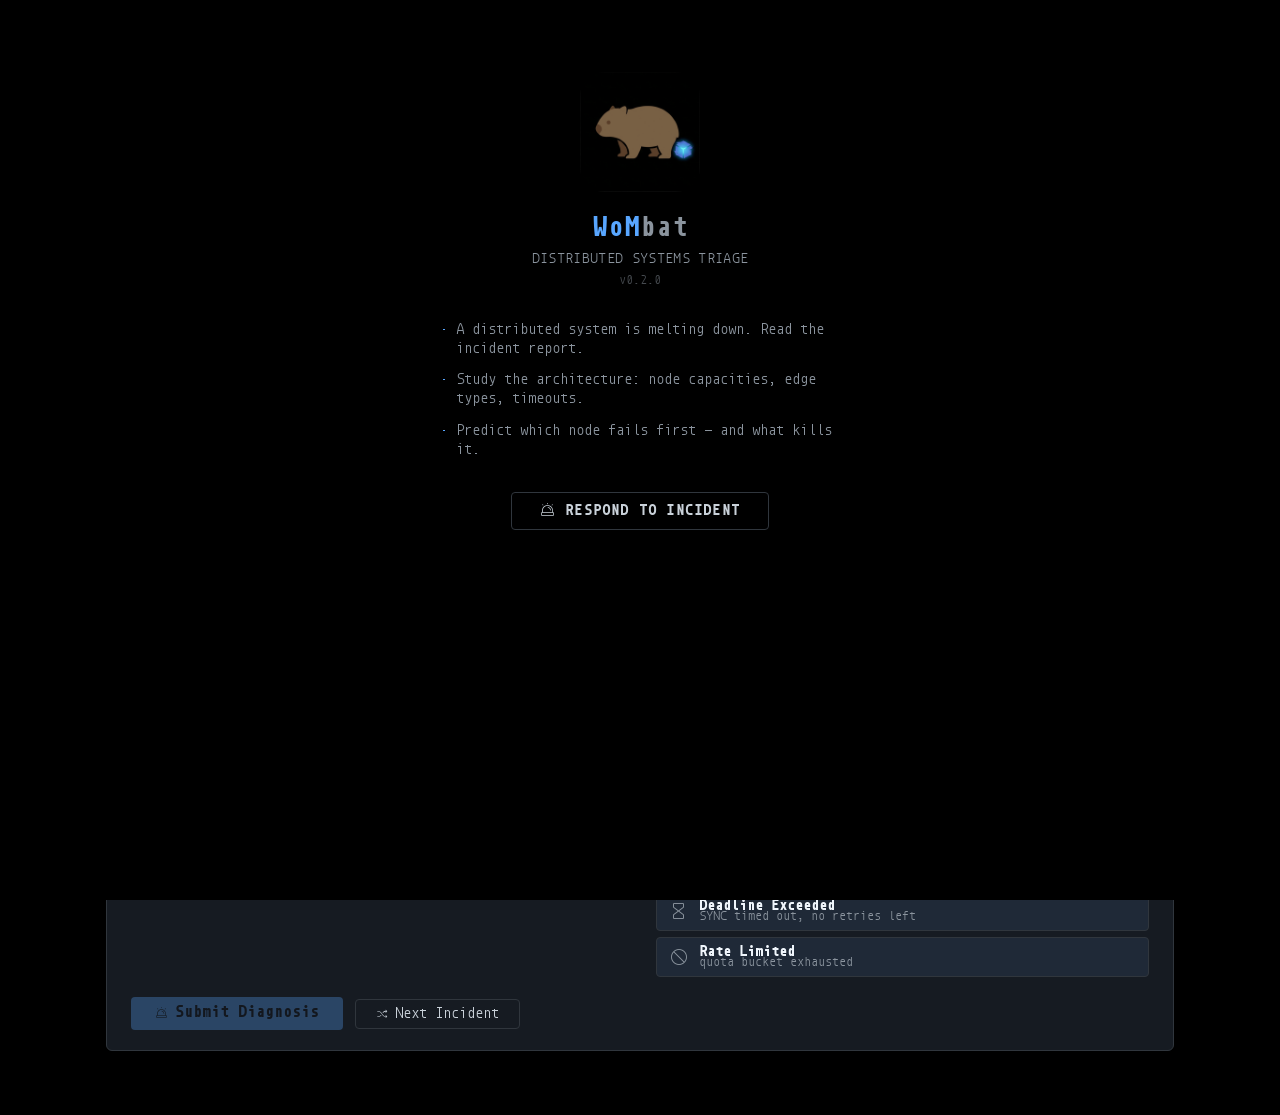
==== commit 59d6dd95: "cache" ====
--- a/index.html
+++ b/index.html
@@ -98,9 +98,31 @@
     </style>
   </head>
   <body>
+    <!-- ── Intro screen ── -->
+    <div id="intro-screen" class="intro-screen">
+      <div class="intro-content">
+        <img src="icon.png" class="intro-icon" alt="WoMbat" />
+        <h1 class="intro-title">
+          <span class="brand-wom">WoM</span><span class="brand-bat">bat</span>
+        </h1>
+        <div class="intro-subtitle">distributed systems triage</div>
+        <div id="intro-version" class="intro-version"></div>
+        <ul class="intro-rules">
+          <li>A distributed system is melting down. Read the incident report.</li>
+          <li>Study the architecture: node capacities, edge types, timeouts.</li>
+          <li>Predict which node fails first — and what kills it.</li>
+        </ul>
+        <button id="intro-begin-btn" class="intro-begin-btn">
+          <i class="ph-light ph-siren"></i>
+          <span>RESPOND TO INCIDENT</span>
+        </button>
+      </div>
+    </div>
+
     <div id="app">
       <header>
         <div class="header-inner">
+          <img id="header-icon" src="icon.png"/>
           <h1>
             <span class="brand-wom">WoM</span><span class="brand-bat">bat</span>
           </h1>
@@ -141,6 +163,9 @@
             <span class="legend-partition"
               ><i class="ph-light ph-prohibit"></i> partitioned</span
             >
+            <span class="legend-cache"
+              ><i class="ph-light ph-stack"></i> cache node</span
+            >
           </div>
           <div id="graph-container"></div>
         </section>
@@ -154,7 +179,7 @@
 
           <div class="quiz-row">
             <div class="quiz-col">
-              <label class="quiz-label">1. Select the failing node</label>
+              <label class="quiz-label">1. Select the failing node above</label>
               <div id="selected-node-display" class="selected-node">
                 — click a node —
               </div>
@@ -195,9 +220,14 @@
             </div>
           </div>
 
-          <button id="submit-btn" class="submit-btn" disabled>
-            <i class="ph-light ph-siren"></i> Submit Diagnosis
-          </button>
+          <div class="quiz-actions">
+            <button id="submit-btn" class="submit-btn" disabled>
+              <i class="ph-light ph-siren"></i> Submit Diagnosis
+            </button>
+            <button id="next-btn" class="next-btn">
+              <i class="ph-light ph-shuffle"></i> Next Incident
+            </button>
+          </div>
         </section>
 
         <!-- ── Result panel ── -->
@@ -208,9 +238,6 @@
           <p id="result-verdict" class="verdict"></p>
           <p id="result-explanation" class="explanation"></p>
           <pre id="result-peaks" class="peaks" hidden></pre>
-          <button id="next-btn" class="next-btn">
-            <i class="ph-light ph-shuffle"></i> Next Scenario
-          </button>
         </section>
       </main>
 
@@ -236,6 +263,8 @@
                 <dd>How long each request spends processing inside this node before being forwarded downstream.</dd>
                 <dt>quota: N +R/t</dt>
                 <dd>Token bucket rate limit. Holds at most N tokens, refills R per tick. An empty bucket means instant rejection → <strong>Rate Limited</strong>.</dd>
+                <dt>hit: N%</dt>
+                <dd>Cache hit rate (cylinder-shaped nodes). Requests served from memory at this rate — only the remainder reach the downstream database. A cache flush drops this to 0%, sending every request straight to the DB → <strong>thundering herd</strong>.</dd>
               </dl>
             </section>
 
--- a/style.css
+++ b/style.css
@@ -1,6 +1,6 @@
 /* ─── Variables ─────────────────────────────────────────────────────────────── */
 :root {
-  --bg: #0d1117;
+  --bg: #000;
   --bg2: #161b22;
   --bg3: #1f2937;
   --border: #30363d;
@@ -17,6 +17,7 @@
   --async-color: #3fb950;
   --stress-color: #f85149;
   --partition-color: #ff6e6e;
+  --cache-color: #2d9e9e;
   --node-color: #1f2937;
   --node-border: #374151;
 }
@@ -39,6 +40,104 @@
   min-height: 100vh;
 }
 
+/* ─── Intro screen ──────────────────────────────────────────────────────────── */
+.intro-screen {
+  position: fixed;
+  inset: 0;
+  background: var(--bg);
+  z-index: 200;
+  display: flex;
+  flex-direction: column;
+  align-items: center;
+  justify-content: flex-start;
+  overflow-y: auto;
+  padding: 8vh 2rem 2rem;
+  transition: opacity 0.3s ease;
+}
+.intro-screen.hidden {
+  opacity: 0;
+  pointer-events: none;
+}
+.intro-content {
+  max-width: 400px;
+  width: 100%;
+  display: flex;
+  flex-direction: column;
+  align-items: center;
+  text-align: center;
+  gap: 0;
+}
+.intro-icon {
+  width: 120px;
+  height: 120px;
+  border-radius: 24px;
+  margin-bottom: 20px;
+}
+.intro-title {
+  font-size: 22px;
+  font-weight: 700;
+  letter-spacing: 0.05em;
+  margin-bottom: 4px;
+}
+.intro-subtitle {
+  font-size: 11px;
+  color: var(--text-dim);
+  letter-spacing: 0.12em;
+  text-transform: uppercase;
+  margin-bottom: 4px;
+}
+.intro-version {
+  font-size: 10px;
+  color: var(--text-dim);
+  opacity: 0.5;
+  margin-bottom: 32px;
+}
+.intro-rules {
+  list-style: none;
+  padding: 0;
+  margin: 0 0 32px;
+  display: flex;
+  flex-direction: column;
+  gap: 12px;
+  text-align: left;
+}
+.intro-rules li {
+  font-size: 12px;
+  color: var(--text-dim);
+  line-height: 1.6;
+  padding-left: 16px;
+  position: relative;
+}
+.intro-rules li::before {
+  content: "·";
+  position: absolute;
+  left: 0;
+  color: var(--accent);
+}
+.intro-begin-btn {
+  display: inline-flex;
+  align-items: center;
+  gap: 8px;
+  background: transparent;
+  border: 1px solid var(--border);
+  border-radius: 4px;
+  padding: 10px 28px;
+  color: var(--text);
+  font-family: inherit;
+  font-size: 12px;
+  font-weight: 700;
+  letter-spacing: 0.1em;
+  cursor: pointer;
+  transition: border-color 0.15s, color 0.15s;
+}
+.intro-begin-btn:hover {
+  border-color: var(--accent);
+  color: var(--accent);
+}
+.intro-begin-btn .ph-light {
+  font-size: 16px;
+}
+
 /* ─── Layout ────────────────────────────────────────────────────────────────── */
 #app {
   max-width: 1100px;
@@ -51,6 +150,12 @@
   padding: 16px 0 12px;
   margin-bottom: 20px;
 }
+
+#header-icon {
+  width: 3em;
+  transform: translate(0, 1em); /* Should be 1em pretty much always */
+}
+
 .header-inner {
   display: flex;
   align-items: baseline;
@@ -81,6 +186,11 @@
 }
 .seed-display:hover {
   color: var(--text);
+}
+.quiz-actions {
+  display: flex;
+  align-items: center;
+  gap: 12px;
 }
 
 /* ─── Panels ────────────────────────────────────────────────────────────────── */
@@ -246,6 +356,9 @@
 .legend-partition {
   color: var(--partition-color);
 }
+.legend-cache {
+  color: var(--cache-color);
+}
 
 #graph-container {
   overflow-x: auto;
@@ -264,29 +377,50 @@
     stroke 0.15s,
     stroke-width 0.15s;
 }
-.node:hover .node-rect {
+.node-ellipse {
+  fill: var(--node-color);
+  stroke: var(--node-border);
+  stroke-width: 1.5;
+  transition:
+    stroke 0.15s,
+    stroke-width 0.15s;
+}
+.node:hover .node-rect,
+.node:hover .node-ellipse {
   stroke: var(--accent);
   stroke-width: 2;
 }
-.node--stressed .node-rect {
+.node--stressed .node-rect,
+.node--stressed .node-ellipse {
   stroke: var(--stress-color);
   stroke-width: 2;
 }
-.node--selected .node-rect {
+.node--selected .node-rect,
+.node--selected .node-ellipse {
   stroke: var(--accent);
   stroke-width: 2.5;
   filter: drop-shadow(0 0 6px rgba(88, 166, 255, 0.4));
 }
-.node--correct .node-rect {
+.node--correct .node-rect,
+.node--correct .node-ellipse {
   stroke: var(--green);
   stroke-width: 2.5;
   filter: drop-shadow(0 0 8px rgba(63, 185, 80, 0.5));
 }
-.node--wrong .node-rect {
+.node--wrong .node-rect,
+.node--wrong .node-ellipse {
   stroke: var(--red);
   stroke-width: 2.5;
   opacity: 0.6;
 }
+.node--cache .node-rect,
+.node--cache .node-ellipse {
+  stroke: var(--cache-color);
+}
+.node--cache.node--stressed .node-rect,
+.node--cache.node--stressed .node-ellipse {
+  stroke: var(--stress-color);
+}
 
 .node-name {
   fill: var(--text-bright);
@@ -308,6 +442,11 @@
   fill: var(--stress-color);
   font-size: 9px;
   font-weight: 700;
+  font-family: inherit;
+}
+.node-cache-stat {
+  fill: var(--cache-color);
+  font-size: 10px;
   font-family: inherit;
 }
 
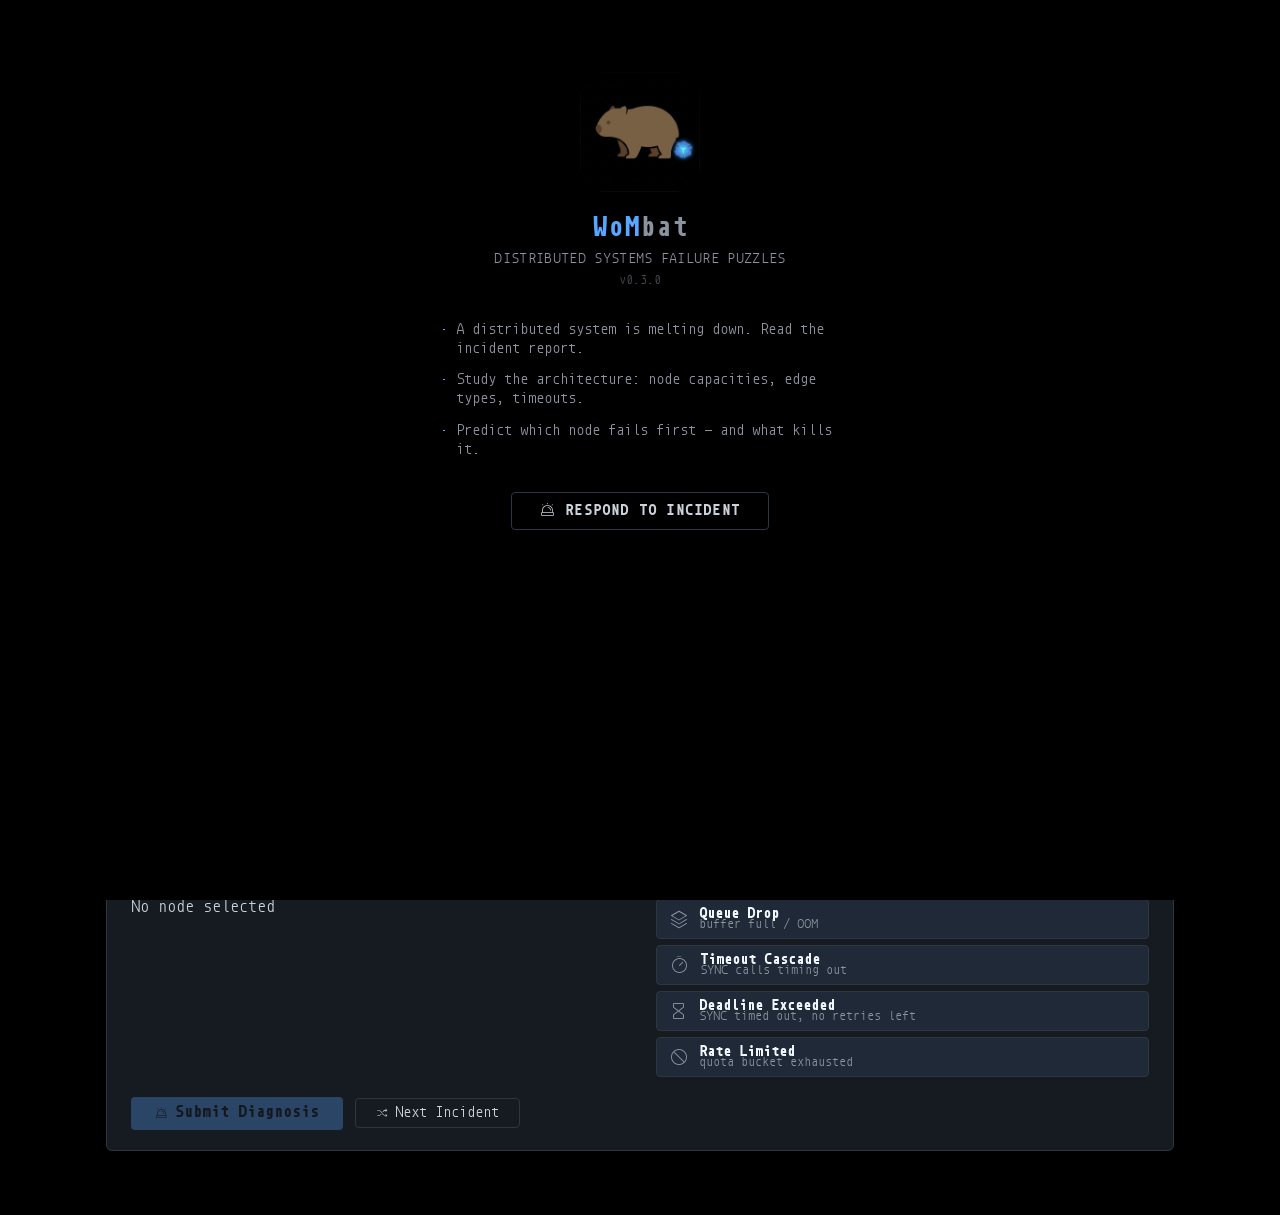
==== commit f6f60304: "retries" ====
--- a/index.html
+++ b/index.html
@@ -5,6 +5,34 @@
     <meta name="viewport" content="width=device-width, initial-scale=1" />
     <meta name="theme-color" content="#0d1117" />
     <title>WoMbat</title>
+    <meta
+      name="description"
+      content="Distributed systems failure puzzles. Guess which node fails first and why."
+    />
+    <!-- Open Graph -->
+    <meta
+      property="og:title"
+      content="WoMbat — distributed systems failure puzzles"
+    />
+    <meta
+      property="og:description"
+      content="Guess which node fails first and why. Queues, timeouts, rate limits, thundering herds."
+    />
+    <meta property="og:image" content="media/wombat.png" />
+    <meta property="og:image:width" content="1493" />
+    <meta property="og:image:height" content="1161" />
+    <meta property="og:type" content="website" />
+    <!-- Twitter Card -->
+    <meta name="twitter:card" content="summary_large_image" />
+    <meta
+      name="twitter:title"
+      content="WoMbat — distributed systems failure puzzles"
+    />
+    <meta
+      name="twitter:description"
+      content="Guess which node fails first and why. Queues, timeouts, rate limits, thundering herds."
+    />
+    <meta name="twitter:image" content="media/wombat.png" />
     <link rel="icon" href="favicon.ico" sizes="any" />
     <link rel="icon" type="image/png" href="icon.png" />
     <link rel="apple-touch-icon" href="icon.png" />
@@ -105,11 +133,15 @@
         <h1 class="intro-title">
           <span class="brand-wom">WoM</span><span class="brand-bat">bat</span>
         </h1>
-        <div class="intro-subtitle">distributed systems triage</div>
+        <div class="intro-subtitle">distributed systems failure puzzles</div>
         <div id="intro-version" class="intro-version"></div>
         <ul class="intro-rules">
-          <li>A distributed system is melting down. Read the incident report.</li>
-          <li>Study the architecture: node capacities, edge types, timeouts.</li>
+          <li>
+            A distributed system is melting down. Read the incident report.
+          </li>
+          <li>
+            Study the architecture: node capacities, edge types, timeouts.
+          </li>
           <li>Predict which node fails first — and what kills it.</li>
         </ul>
         <button id="intro-begin-btn" class="intro-begin-btn">
@@ -122,7 +154,7 @@
     <div id="app">
       <header>
         <div class="header-inner">
-          <img id="header-icon" src="icon.png"/>
+          <img id="header-icon" src="icon.png" />
           <h1>
             <span class="brand-wom">WoM</span><span class="brand-bat">bat</span>
           </h1>
@@ -146,7 +178,11 @@
         <section class="panel" id="graph-panel">
           <h2 class="panel-title">
             <span><i class="ph-light ph-cpu"></i> ARCHITECTURE</span>
-            <button class="help-btn" id="help-btn" aria-label="How to read this diagram">
+            <button
+              class="help-btn"
+              id="help-btn"
+              aria-label="How to read this diagram"
+            >
               <i class="ph-light ph-question"></i>
             </button>
           </h2>
@@ -251,20 +287,39 @@
             </button>
           </div>
           <div class="modal-body">
-
             <section class="modal-section">
               <h3 class="modal-section-title">NODE STATS</h3>
               <dl class="modal-dl">
                 <dt>conc: N</dt>
-                <dd>Concurrency slots — how many requests this node can handle simultaneously. When all slots are busy, new arrivals queue up.</dd>
+                <dd>
+                  Concurrency slots — how many requests this node can handle
+                  simultaneously. When all slots are busy, new arrivals queue
+                  up.
+                </dd>
                 <dt>q: N</dt>
-                <dd>Queue limit — how many requests wait while all slots are occupied. Once full, further arrivals are dropped immediately → <strong>Queue Drop</strong>.</dd>
+                <dd>
+                  Queue limit — how many requests wait while all slots are
+                  occupied. Once full, further arrivals are dropped immediately
+                  → <strong>Queue Drop</strong>.
+                </dd>
                 <dt>latency: N ticks</dt>
-                <dd>How long each request spends processing inside this node before being forwarded downstream.</dd>
+                <dd>
+                  How long each request spends processing inside this node
+                  before being forwarded downstream.
+                </dd>
                 <dt>quota: N +R/t</dt>
-                <dd>Token bucket rate limit. Holds at most N tokens, refills R per tick. An empty bucket means instant rejection → <strong>Rate Limited</strong>.</dd>
+                <dd>
+                  Token bucket rate limit. Holds at most N tokens, refills R per
+                  tick. An empty bucket means instant rejection →
+                  <strong>Rate Limited</strong>.
+                </dd>
                 <dt>hit: N%</dt>
-                <dd>Cache hit rate (cylinder-shaped nodes). Requests served from memory at this rate — only the remainder reach the downstream database. A cache flush drops this to 0%, sending every request straight to the DB → <strong>thundering herd</strong>.</dd>
+                <dd>
+                  Cache hit rate (cylinder-shaped nodes). Requests served from
+                  memory at this rate — only the remainder reach the downstream
+                  database. A cache flush drops this to 0%, sending every
+                  request straight to the DB → <strong>thundering herd</strong>.
+                </dd>
               </dl>
             </section>
 
@@ -272,13 +327,27 @@
               <h3 class="modal-section-title">EDGES</h3>
               <dl class="modal-dl">
                 <dt>SYNC</dt>
-                <dd>The caller holds its concurrency slot until the downstream responds. A slow or unreachable downstream directly starves the caller's capacity.</dd>
+                <dd>
+                  The caller holds its concurrency slot until the downstream
+                  responds. A slow or unreachable downstream directly starves
+                  the caller's capacity.
+                </dd>
                 <dt>ASYNC</dt>
-                <dd>The caller releases its slot immediately after forwarding. Downstream slowness doesn't back up the caller.</dd>
+                <dd>
+                  The caller releases its slot immediately after forwarding.
+                  Downstream slowness doesn't back up the caller.
+                </dd>
                 <dt>timeout: N</dt>
-                <dd>How long a SYNC caller waits before declaring the call failed and releasing its slot.</dd>
+                <dd>
+                  How long a SYNC caller waits before declaring the call failed
+                  and releasing its slot.
+                </dd>
                 <dt>PARTITIONED</dt>
-                <dd>The link silently drops all packets. The caller can't tell this from an infinitely slow response — it waits the full timeout on every call.</dd>
+                <dd>
+                  The link silently drops all packets. The caller can't tell
+                  this from an infinitely slow response — it waits the full
+                  timeout on every call.
+                </dd>
               </dl>
             </section>
 
@@ -286,12 +355,19 @@
               <h3 class="modal-section-title">SYSTEM POLICY</h3>
               <dl class="modal-dl">
                 <dt>retries: N (exp. backoff)</dt>
-                <dd>On SYNC timeout the caller retries, doubling the wait each time (T → 2T → 4T…). The slot is held throughout. Budget exhausted → <strong>Deadline Exceeded</strong>.</dd>
+                <dd>
+                  On SYNC timeout the caller retries, doubling the wait each
+                  time (T → 2T → 4T…). The slot is held throughout. Budget
+                  exhausted → <strong>Deadline Exceeded</strong>.
+                </dd>
                 <dt>retries: none</dt>
-                <dd>A SYNC timeout simply releases the slot. The system limps along at reduced throughput until a queue fills → <strong>Queue Drop</strong>.</dd>
+                <dd>
+                  A SYNC timeout simply releases the slot. The system limps
+                  along at reduced throughput until a queue fills →
+                  <strong>Queue Drop</strong>.
+                </dd>
               </dl>
             </section>
-
           </div>
         </div>
       </div>
--- a/style.css
+++ b/style.css
@@ -128,7 +128,9 @@
   font-weight: 700;
   letter-spacing: 0.1em;
   cursor: pointer;
-  transition: border-color 0.15s, color 0.15s;
+  transition:
+    border-color 0.15s,
+    color 0.15s;
 }
 .intro-begin-btn:hover {
   border-color: var(--accent);
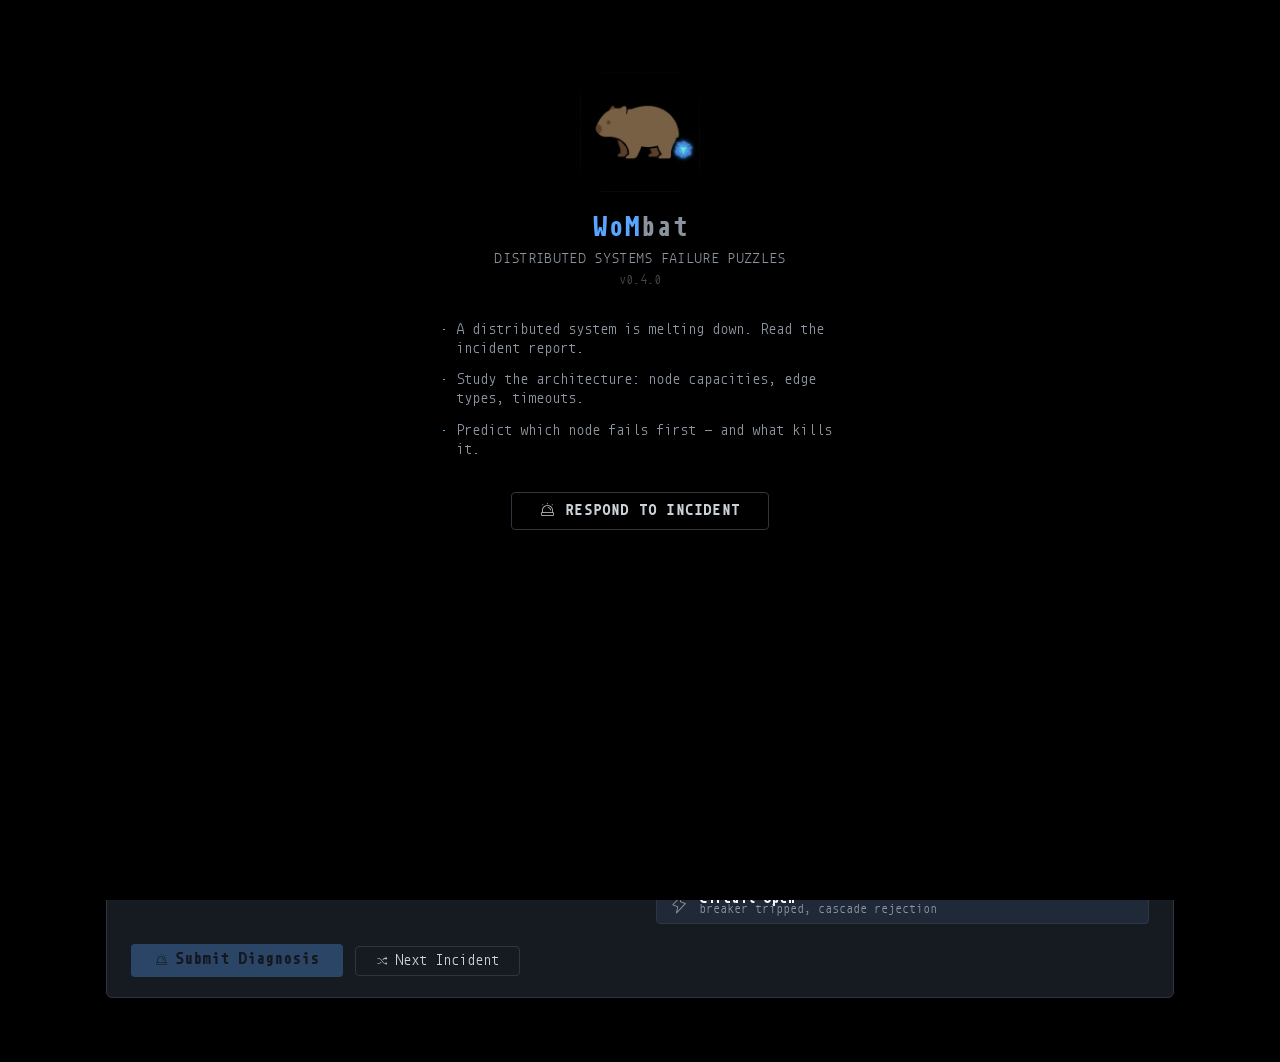
==== commit 4af6ceb1: "cbs" ====
--- a/index.html
+++ b/index.html
@@ -252,6 +252,15 @@
                     <span class="btn-sub">quota bucket exhausted</span>
                   </span>
                 </button>
+                <button class="failure-btn" data-type="CB_OPEN_DROP">
+                  <i class="ph-light ph-lightning btn-icon"></i>
+                  <span class="btn-text">
+                    <span class="btn-title">Circuit Open</span>
+                    <span class="btn-sub"
+                      >breaker tripped, cascade rejection</span
+                    >
+                  </span>
+                </button>
               </div>
             </div>
           </div>
@@ -320,6 +329,14 @@
                   database. A cache flush drops this to 0%, sending every
                   request straight to the DB → <strong>thundering herd</strong>.
                 </dd>
+                <dt>⚡ CB</dt>
+                <dd>
+                  Circuit breaker. After a threshold of SYNC timeout failures
+                  within an observation window the breaker trips, fast-failing
+                  every subsequent request for a cooldown period →
+                  <strong>Circuit Open</strong>. After the cooldown the breaker
+                  resets and lets one request through (half-open).
+                </dd>
               </dl>
             </section>
 
--- a/style.css
+++ b/style.css
@@ -451,6 +451,11 @@
   font-size: 10px;
   font-family: inherit;
 }
+.node-cb-stat {
+  fill: var(--orange);
+  font-size: 10px;
+  font-family: inherit;
+}
 
 /* ─── SVG Edge styles ───────────────────────────────────────────────────────── */
 .edge--sync {
